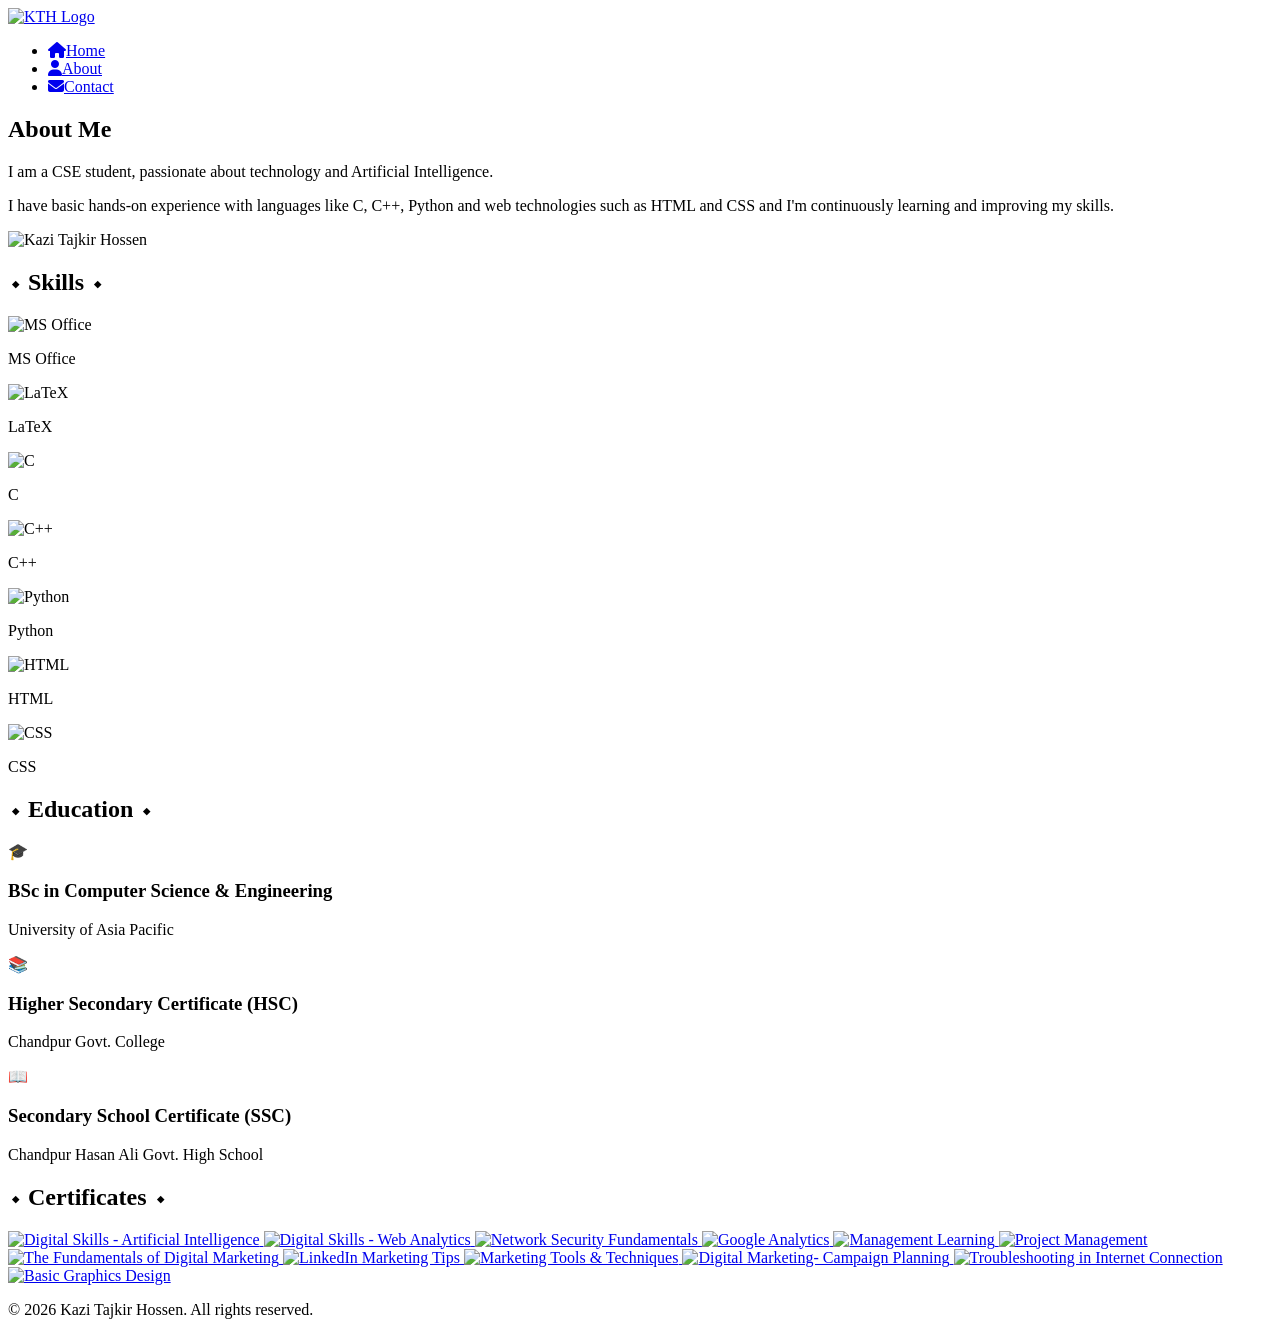
==== about.html @ 63b60d4b "Update profile image source in about.html" ====
<!DOCTYPE html>
<html lang="en">
<head>
    <meta charset="UTF-8">
    <meta name="viewport" content="width=device-width, initial-scale=1.0">
    <title>About | Kazi Tajkir Hossen</title>
    <link rel="preconnect" href="https://fonts.googleapis.com">
    <link rel="preconnect" href="https://fonts.gstatic.com" crossorigin>
    <link href="https://fonts.googleapis.com/css2?family=Poppins:wght@300;400;500;600;700;800&display=swap" rel="stylesheet">
    <link rel="stylesheet" href="https://cdnjs.cloudflare.com/ajax/libs/font-awesome/6.5.1/css/all.min.css">
    <link rel="stylesheet" href="styles.css">
    <link rel="icon" type="image/png" href="Favicon/favicon-96x96.png" sizes="96x96" />
    <link rel="icon" type="image/svg+xml" href="Favicon/favicon.svg" />
    <link rel="shortcut icon" href="Favicon/favicon.ico" />
    <link rel="apple-touch-icon" sizes="180x180" href="Favicon/apple-touch-icon.png" />
    <meta name="apple-mobile-web-app-title" content="KTH Portfolio" />
    <link rel="manifest" href="Favicon/site.webmanifest" />
</head>
<body>
    <!-- Navigation -->
    <nav class="glass-nav">
        <div class="nav-container">
            <div class="logo">
                <a href="index.html" aria-label="Go to Home">
                    <img src="KTH/KTH Logo.jpg" alt="KTH Logo">
                </a>
            </div>
            <ul class="nav-links">
                <li><a href="index.html"><i class="fa-solid fa-house" aria-hidden="true"></i><span>Home</span></a></li>
                <li><a href="about.html" class="active"><i class="fa-solid fa-user" aria-hidden="true"></i><span>About</span></a></li>
                <li><a href="contact.html"><i class="fa-solid fa-envelope" aria-hidden="true"></i><span>Contact</span></a></li>
            </ul>
        </div>
    </nav>

    <!-- About Me Section -->
    <section class="about-section">
        <div class="abstract-background bg-about"></div>

        <div class="container">
            <!-- Introduction -->
            <div class="about-intro">
                <div class="glass-card intro-text">
                    <h2>About Me</h2>
                    <p>I am a CSE student, passionate about technology and Artificial Intelligence.</p>
                    <p>I have basic hands-on experience with languages like C, C++, Python and web technologies such as HTML and CSS and I'm continuously learning and improving my skills.</p>
                </div>
                <div class="glass-card profile-image">
                    <img src="KTH/KTH_DP 2.png" alt="Kazi Tajkir Hossen">
                </div>
            </div>

            <!-- Skills Section -->
            <div class="skills-section">
                <h2 class="section-title"><span class="diamond">&#x2B29;</span> Skills <span class="diamond">&#x2B29;</span></h2>
                <div class="skills-grid">
                    <div class="glass-card skill-card">
                        <img src="https://img.icons8.com/color/512/microsoft-office-2019.png" alt="MS Office">
                        <p>MS Office</p>
                    </div>
                    <div class="glass-card skill-card">
                        <img src="https://img.icons8.com/color/512/latex.png" alt="LaTeX">
                        <p>LaTeX</p>
                    </div>
                    <div class="glass-card skill-card">
                        <img src="https://img.icons8.com/color/512/c-programming.png" alt="C">
                        <p>C</p>
                    </div>
                    <div class="glass-card skill-card">
                        <img src="https://img.icons8.com/color/512/c-plus-plus-logo.png" alt="C++">
                        <p>C++</p>
                    </div>
                    <div class="glass-card skill-card">
                        <img src="https://img.icons8.com/color/512/python--v1.png" alt="Python">
                        <p>Python</p>
                    </div>
                    <div class="glass-card skill-card">
                        <img src="https://img.icons8.com/color/512/html-5--v1.png" alt="HTML">
                        <p>HTML</p>
                    </div>
                    <div class="glass-card skill-card">
                        <img src="https://img.icons8.com/color/512/css3.png" alt="CSS">
                        <p>CSS</p>
                    </div>
                </div>
            </div>

            <!-- Education Section -->
            <div class="education-section">
                <h2 class="section-title"><span class="diamond">&#x2B29;</span> Education <span class="diamond">&#x2B29;</span></h2>
                <div class="education-grid">
                    <div class="glass-card education-card">
                        <div class="edu-icon">&#127891;</div>
                        <h3>BSc in Computer Science & Engineering</h3>
                        <p>University of Asia Pacific</p>
                    </div>
                    <div class="glass-card education-card">
                        <div class="edu-icon">&#128218;</div>
                        <h3>Higher Secondary Certificate (HSC)</h3>
                        <p>Chandpur Govt. College</p>
                    </div>
                    <div class="glass-card education-card">
                        <div class="edu-icon">&#128214;</div>
                        <h3>Secondary School Certificate (SSC)</h3>
                        <p>Chandpur Hasan Ali Govt. High School</p>
                    </div>
                </div>
            </div>

            <!-- Certificates Section -->
            <div class="certificates-section">
                <h2 class="section-title"><span class="diamond">&#x2B29;</span> Certificates <span class="diamond">&#x2B29;</span></h2>
                <div class="certificates-grid">
                    <a href="Certificates/Digital Skills _ Artificial Intelligence.png" target="_blank" class="glass-card certificate-card portrait">
                        <img src="Certificates/Digital Skills _ Artificial Intelligence.png" alt="Digital Skills - Artificial Intelligence">
                    </a>
                    <a href="Certificates/Digital Skills-Web Analytics.jpg" target="_blank" class="glass-card certificate-card portrait">
                        <img src="Certificates/Digital Skills-Web Analytics.jpg" alt="Digital Skills - Web Analytics">
                    </a>
                    <a href="Certificates/Network Security Fundamentals.png" target="_blank" class="glass-card certificate-card">
                        <img src="Certificates/Network Security Fundamentals.png" alt="Network Security Fundamentals">
                    </a>
                    <a href="Certificates/Google Analytics.jpg" target="_blank" class="glass-card certificate-card">
                        <img src="Certificates/Google Analytics.jpg" alt="Google Analytics">
                    </a>
                    <a href="Certificates/Management Learning.jpg" target="_blank" class="glass-card certificate-card">
                        <img src="Certificates/Management Learning.jpg" alt="Management Learning">
                    </a>
                    <a href="Certificates/Project Management.png" target="_blank" class="glass-card certificate-card">
                        <img src="Certificates/Project Management.png" alt="Project Management">
                    </a>
                    <a href="Certificates/The Fundamentals of Digital Marketing.png" target="_blank" class="glass-card certificate-card">
                        <img src="Certificates/The Fundamentals of Digital Marketing.png" alt="The Fundamentals of Digital Marketing">
                    </a>
                    <a href="Certificates/LinkedIn Marketing Tips.jpg" target="_blank" class="glass-card certificate-card">
                        <img src="Certificates/LinkedIn Marketing Tips.jpg" alt="LinkedIn Marketing Tips">
                    </a>
                    <a href="Certificates/Marketing Tools & Techniques.jpg" target="_blank" class="glass-card certificate-card">
                        <img src="Certificates/Marketing Tools & Techniques.jpg" alt="Marketing Tools & Techniques">
                    </a>
                    <a href="Certificates/Digital Marketing- Campaign Planning.jpg" target="_blank" class="glass-card certificate-card">
                        <img src="Certificates/Digital Marketing- Campaign Planning.jpg" alt="Digital Marketing- Campaign Planning">
                    </a>
                    <a href="Certificates/Troubleshooting in Internet Connection.jpg" target="_blank" class="glass-card certificate-card">
                        <img src="Certificates/Troubleshooting in Internet Connection.jpg" alt="Troubleshooting in Internet Connection">
                    </a>
                    <a href="Certificates/Basic Grapichs Design.png" target="_blank" class="glass-card certificate-card">
                        <img src="Certificates/Basic Grapichs Design.png" alt="Basic Graphics Design">
                    </a>
                </div>
            </div>
        </div>
    </section>

    <!-- Footer -->
    <footer class="footer">
        <p>&copy; 2026 Kazi Tajkir Hossen. All rights reserved.</p>
    </footer>
</body>
</html>
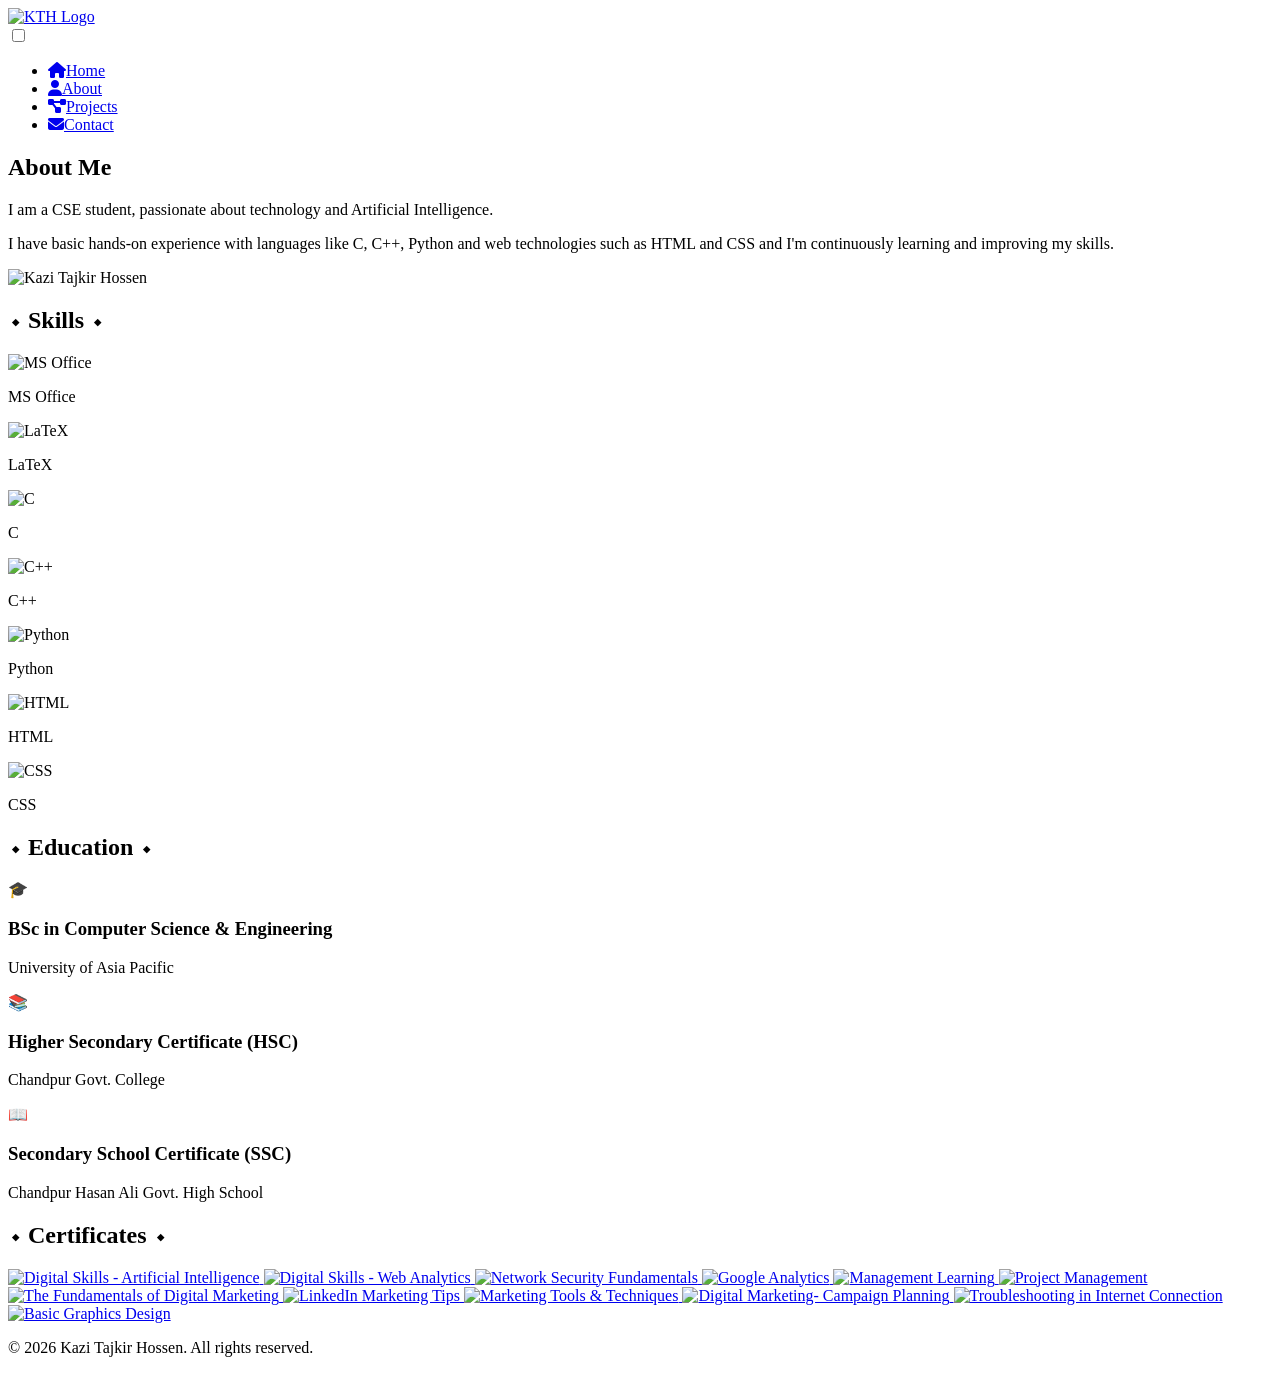
==== commit 44eb133f: "Update about.html" ====
--- a/about.html
+++ b/about.html
@@ -3,6 +3,8 @@
 <head>
     <meta charset="UTF-8">
     <meta name="viewport" content="width=device-width, initial-scale=1.0">
+    <meta name="color-scheme" content="light">
+    <meta name="supported-color-schemes" content="light">
     <title>About | Kazi Tajkir Hossen</title>
     <link rel="preconnect" href="https://fonts.googleapis.com">
     <link rel="preconnect" href="https://fonts.gstatic.com" crossorigin>
@@ -25,9 +27,16 @@
                     <img src="KTH/KTH Logo.jpg" alt="KTH Logo">
                 </a>
             </div>
+            <input type="checkbox" id="nav-toggle" class="nav-toggle" aria-label="Toggle navigation menu">
+            <label for="nav-toggle" class="nav-toggle-label" aria-label="Toggle navigation menu">
+                <span></span>
+                <span></span>
+                <span></span>
+            </label>
             <ul class="nav-links">
                 <li><a href="index.html"><i class="fa-solid fa-house" aria-hidden="true"></i><span>Home</span></a></li>
                 <li><a href="about.html" class="active"><i class="fa-solid fa-user" aria-hidden="true"></i><span>About</span></a></li>
+                <li><a href="projects.html"><i class="fa-solid fa-diagram-project" aria-hidden="true"></i><span>Projects</span></a></li>
                 <li><a href="contact.html"><i class="fa-solid fa-envelope" aria-hidden="true"></i><span>Contact</span></a></li>
             </ul>
         </div>
@@ -158,3 +167,4 @@
     </footer>
 </body>
 </html>
+
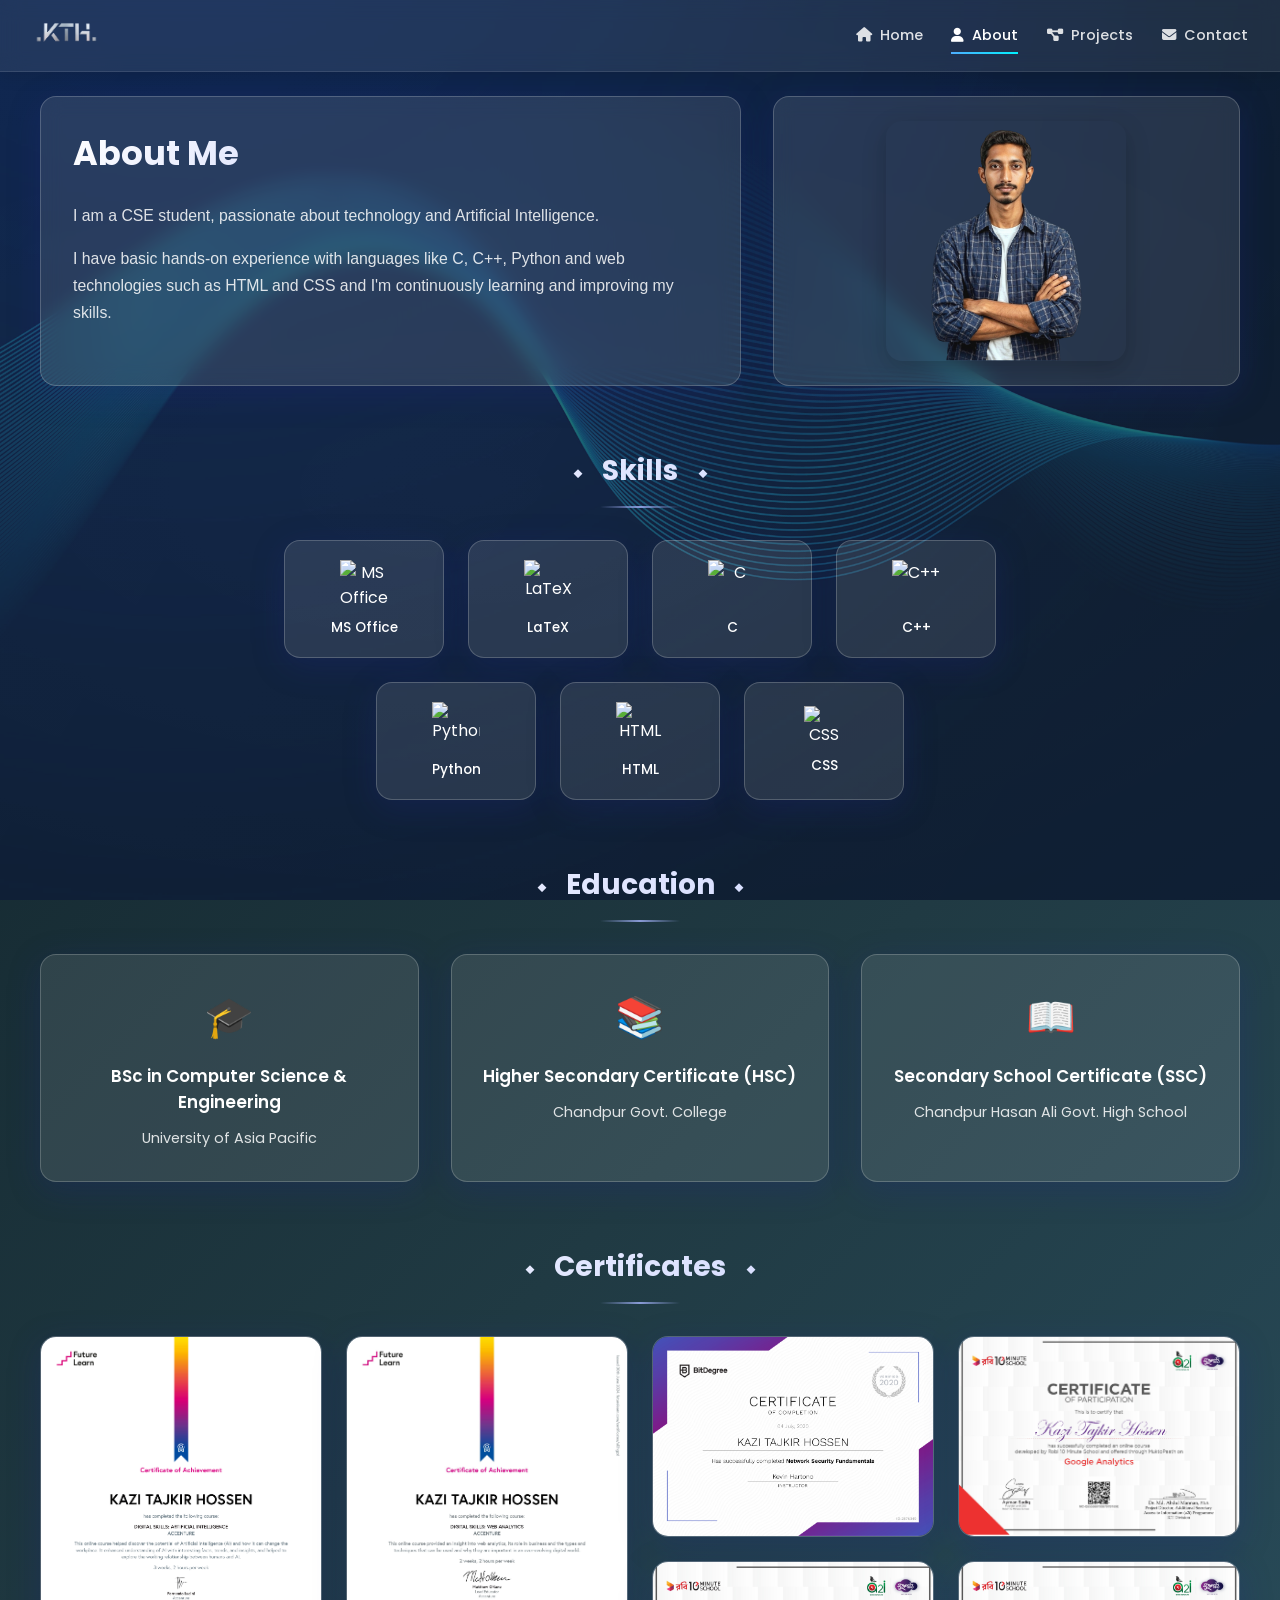
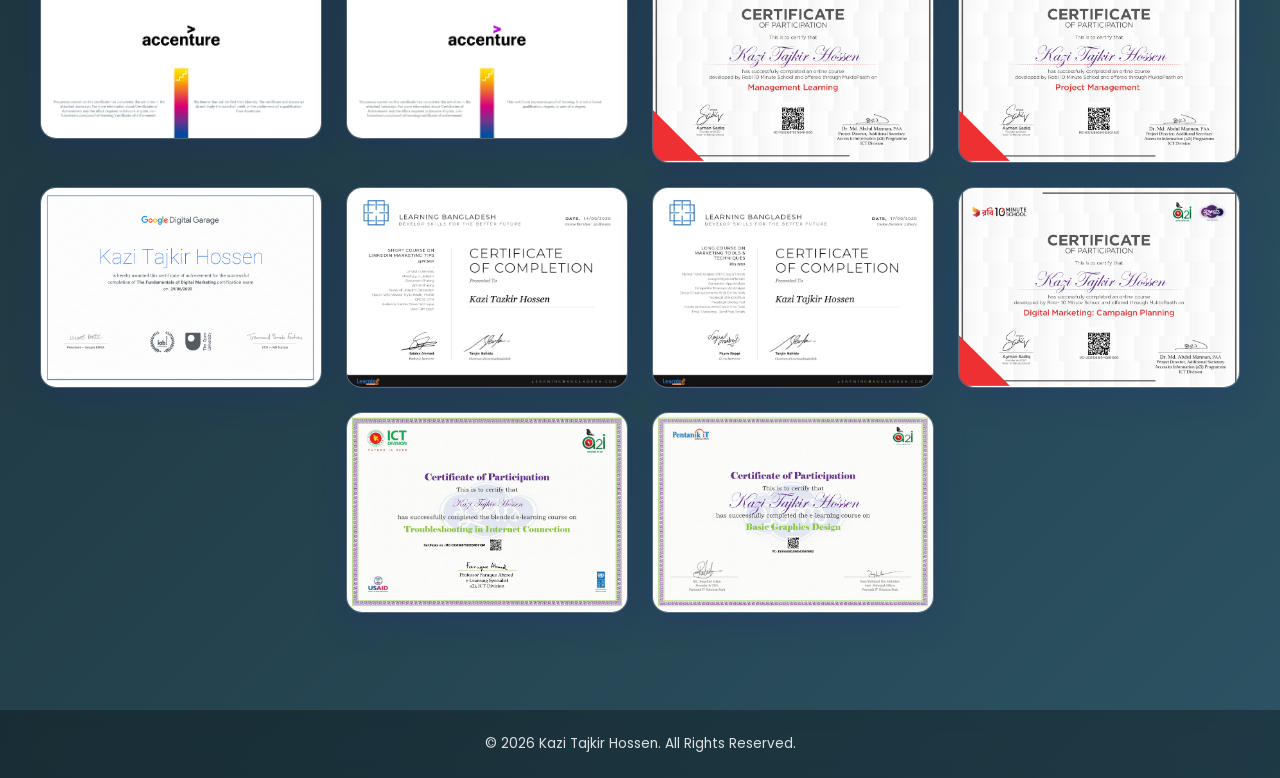
==== commit 4af3c601: "first commit" ====
--- a/about.html
+++ b/about.html
@@ -1,4 +1,4 @@
-<!DOCTYPE html>
+﻿<!DOCTYPE html>
 <html lang="en">
 <head>
     <meta charset="UTF-8">
@@ -88,7 +88,7 @@
                         <p>HTML</p>
                     </div>
                     <div class="glass-card skill-card">
-                        <img src="https://img.icons8.com/color/512/css3.png" alt="CSS">
+                        <img src="https://upload.wikimedia.org/wikipedia/commons/thumb/a/ab/Official_CSS_Logo.svg/960px-Official_CSS_Logo.svg.png" alt="CSS" class="css-skill-icon">
                         <p>CSS</p>
                     </div>
                 </div>
@@ -163,8 +163,7 @@
 
     <!-- Footer -->
     <footer class="footer">
-        <p>&copy; 2026 Kazi Tajkir Hossen. All rights reserved.</p>
+        <p>&copy; 2026 Kazi Tajkir Hossen. All Rights Reserved.</p>
     </footer>
 </body>
 </html>
-
--- a/styles.css
+++ b/styles.css
@@ -0,0 +1,1264 @@
+﻿/* ===========================
+   CSS Variables & Reset
+   =========================== */
+:root {
+    --primary-gradient: linear-gradient(135deg, #667eea 0%, #764ba2 100%);
+    --secondary-gradient: linear-gradient(135deg, #f093fb 0%, #f5576c 100%);
+    --accent-gradient: linear-gradient(135deg, #4facfe 0%, #00f2fe 100%);
+    --glass-bg: rgba(255, 255, 255, 0.1);
+    --glass-border: rgba(255, 255, 255, 0.2);
+    --text-primary: #ffffff;
+    --text-secondary: rgba(255, 255, 255, 0.85);
+    --shadow-sm: 0 8px 32px 0 rgba(31, 38, 135, 0.15);
+    --shadow-md: 0 8px 32px 0 rgba(31, 38, 135, 0.25);
+    --shadow-lg: 0 15px 45px 0 rgba(31, 38, 135, 0.35);
+    color-scheme: light;
+}
+
+html {
+    color-scheme: light !important;
+    forced-color-adjust: none;
+}
+
+* {
+    margin: 0;
+    padding: 0;
+    box-sizing: border-box;
+}
+
+body {
+    font-family: 'Poppins', sans-serif;
+    background: linear-gradient(135deg, #0f2027 0%, #203a43 50%, #2c5364 100%);
+    color: var(--text-primary);
+    min-height: 100vh;
+    overflow-x: hidden;
+}
+
+/* ===========================
+   Abstract Background with Custom Image
+   =========================== */
+.abstract-background {
+    position: fixed;
+    top: 0;
+    left: 0;
+    width: 100%;
+    height: 100%;
+    z-index: 0;
+    overflow: hidden;
+    pointer-events: none;
+    
+    background-size: cover;
+    background-position: center;
+    background-repeat: no-repeat;
+    background-attachment: fixed;
+}
+
+/* Home Page Background */
+.bg-home {
+    background-image: url('Backgrounds/Bg_Home.jpg');
+}
+
+/* Projects Page Background */
+.bg-projects {
+    background-image: url('Backgrounds/Bg_Projects.jpg');
+}
+
+/* About Page Background */
+.bg-about {
+    background-image: url('Backgrounds/Bg_About.jpg');
+}
+
+/* Contact Page Background */
+.bg-contact {
+    background-image: url('Backgrounds/Bg_Contact.png');
+}
+
+/* Dark overlay for better text readability */
+.abstract-background::before {
+    content: '';
+    position: absolute;
+    top: 0;
+    left: 0;
+    width: 100%;
+    height: 100%;
+    background: rgba(15, 32, 39, 0.66); /* Dark overlay */
+    z-index: 1;
+}
+
+/* Subtle water-flow overlay (no JS) */
+.abstract-background::after {
+    content: '';
+    position: absolute;
+    inset: 0;
+    z-index: 2;
+    pointer-events: none;
+    background:
+        radial-gradient(120% 80% at 20% 30%, rgba(255, 255, 255, 0.08), transparent 60%),
+        radial-gradient(120% 90% at 80% 70%, rgba(120, 200, 255, 0.08), transparent 60%),
+        linear-gradient(120deg, rgba(255, 255, 255, 0.04), rgba(255, 255, 255, 0.02), rgba(120, 200, 255, 0.04));
+    background-size: 180% 180%;
+    background-position: 0% 0%;
+    mix-blend-mode: screen;
+    opacity: 0.35;
+    animation: waterFlow 18s ease-in-out infinite;
+}
+
+/* ===========================
+   Navigation
+   =========================== */
+.glass-nav {
+    position: fixed;
+    top: 0;
+    left: 0;
+    width: 100%;
+    height: 72px;
+    background: rgba(255, 255, 255, 0.08);
+    backdrop-filter: blur(10px);
+    -webkit-backdrop-filter: blur(10px);
+    border-bottom: 1px solid rgba(255, 255, 255, 0.1);
+    z-index: 1000;
+    box-shadow: 0 4px 16px rgba(0, 0, 0, 0.1);
+    display: flex;
+    align-items: center;
+}
+
+.nav-container {
+    max-width: none;
+    width: 100%;
+    margin: 0 auto;
+    padding: 0 2rem;
+    display: flex;
+    justify-content: space-between;
+    align-items: center;
+    height: 100%;
+    position: relative;
+}
+
+.logo {
+    display: flex;
+    align-items: center;
+    flex: 0 0 auto;
+}
+
+.logo img {
+    height: 60px;
+    width: auto;
+    display: block;
+    object-fit: contain;
+}
+
+.nav-links {
+    display: flex;
+    list-style: none;
+    gap: 1.8rem;
+    margin-left: auto;
+}
+
+.nav-toggle {
+    position: absolute;
+    opacity: 0;
+    pointer-events: none;
+}
+
+.nav-toggle-label {
+    display: none;
+    margin-left: auto;
+    width: 26px;
+    height: 20px;
+    align-items: center;
+    justify-content: center;
+    flex-direction: column;
+    gap: 4px;
+    cursor: pointer;
+    z-index: 1101;
+}
+
+.nav-toggle-label span {
+    display: block;
+    width: 100%;
+    height: 2px;
+    border-radius: 999px;
+    background: rgba(255, 255, 255, 0.95);
+    transition: transform 0.3s ease, opacity 0.3s ease;
+}
+
+.nav-links a {
+    color: var(--text-secondary);
+    text-decoration: none;
+    font-size: 0.90rem;
+    font-weight: 500;
+    transition: all 0.3s ease;
+    position: relative;
+    padding: 0.5rem 0;
+    display: inline-flex;
+    align-items: center;
+    gap: 0.5rem;
+}
+
+.nav-links a::after {
+    content: '';
+    position: absolute;
+    bottom: 0;
+    left: 0;
+    width: 0;
+    height: 2px;
+    background: var(--accent-gradient);
+    transition: width 0.3s ease;
+}
+
+.nav-links a:hover,
+.nav-links a.active {
+    color: var(--text-primary);
+}
+
+.nav-links a:hover::after,
+.nav-links a.active::after {
+    width: 100%;
+}
+
+/* ===========================
+   Glass Card Effect
+   =========================== */
+.glass-card {
+    background: rgba(255, 255, 255, 0.1);
+    backdrop-filter: blur(10px);
+    -webkit-backdrop-filter: blur(10px);
+    border: 1px solid rgba(255, 255, 255, 0.2);
+    border-radius: 16px;
+    box-shadow: var(--shadow-md);
+    transition: all 0.4s cubic-bezier(0.175, 0.885, 0.32, 1.275);
+}
+
+.glass-card:hover {
+    transform: translateY(-5px);
+    box-shadow: var(--shadow-lg);
+    border-color: rgba(255, 255, 255, 0.3);
+}
+
+/* ===========================
+   Home Section
+   =========================== */
+.home-section {
+    min-height: 100vh;
+    display: flex;
+    align-items: center;
+    justify-content: center;
+    padding: 5rem 2rem 2rem;
+    position: relative;
+}
+
+.home-content {
+    max-width: 1200px;
+    width: 100%;
+    position: relative;
+    z-index: 1;
+    display: flex;
+    justify-content: center;
+    align-items: center;
+}
+
+.intro-card {
+    max-width: 700px;
+    padding: 2.5rem 2.5rem;
+    animation: fadeInUp 1s ease-out;
+    text-align: center;
+}
+
+.greeting {
+    font-size: 1.5rem;
+    font-weight: 400;
+    margin-bottom: 0.3rem;
+    color: var(--text-secondary);
+    animation: fadeIn 1s ease-out 0.3s both;
+}
+
+.name {
+    font-size: 2.65rem;
+    font-weight: 700;
+    margin-bottom: 1rem;
+    background: linear-gradient(135deg, #ffffff 0%, #d4daff 100%);
+    -webkit-background-clip: text;
+    -webkit-text-fill-color: transparent;
+    background-clip: text;
+    line-height: 1.2;
+
+    animation: fadeIn 1s ease-out 0.6s both;
+}
+
+.roles {
+    font-size: 1.1rem;
+    color: var(--text-secondary);
+    margin-bottom: 2rem;
+    font-weight: 400;
+    letter-spacing: 0.5px;
+    word-spacing: 0.25rem;
+    animation: fadeIn 1s ease-out 0.9s both;
+}
+
+.cta-button {
+    display: inline-block;
+    padding: 0.8rem 2rem;
+    background: var(--primary-gradient);
+    color: white;
+    text-decoration: none;
+    border-radius: 50px;
+    font-weight: 600;
+    font-size: 0.95rem;
+    word-spacing: 0.09rem;
+    box-shadow: 0 10px 25px rgba(102, 126, 234, 0.4);
+    transition: all 0.3s ease;
+    animation: fadeIn 1s ease-out 1.2s both;
+}
+
+.cta-button:hover {
+    transform: translateY(-3px);
+    box-shadow: 0 15px 35px rgba(102, 126, 234, 0.6);
+}
+
+/* ===========================
+   About Section
+   =========================== */
+.about-section {
+    min-height: 100vh;
+    padding: 6rem 2rem 3rem;
+    position: relative;
+}
+
+.container {
+    max-width: 1200px;
+    margin: 0 auto;
+    position: relative;
+    z-index: 1;
+}
+
+.about-intro {
+    display: grid;
+    grid-template-columns: 1.5fr 1fr;
+    gap: 2rem;
+    margin-bottom: 4rem;
+    animation: fadeInUp 0.8s ease-out;
+}
+
+.intro-text {
+    padding: 2rem;
+}
+
+.intro-text h2 {
+    font-size: 2.1rem;
+    margin-bottom: 1.5rem;
+    background: linear-gradient(135deg, #ffffff 0%, #a5b4fc 100%);
+    -webkit-background-clip: text;
+    -webkit-text-fill-color: transparent;
+    background-clip: text;
+    font-weight: 700;
+}
+
+.intro-text p {
+    font-size: 0.99rem;
+    line-height: 1.7;
+    color: var(--text-secondary);
+    margin-bottom: 1rem;
+    font-weight: 300;
+}
+
+.profile-image {
+    padding: 1.5rem;
+    display: flex;
+    align-items: center;
+    justify-content: center;
+}
+
+.profile-image img {
+    width: 100%;
+    max-width: 240px;
+    aspect-ratio: 1;
+    object-fit: cover;
+    border-radius: 16px;
+    box-shadow: 0 8px 24px rgba(0, 0, 0, 0.2);
+}
+
+.image-placeholder {
+    width: 100%;
+    max-width: 220px;
+    aspect-ratio: 1;
+    background: linear-gradient(135deg, rgba(102, 126, 234, 0.3), rgba(118, 75, 162, 0.3));
+    border-radius: 16px;
+    display: flex;
+    align-items: center;
+    justify-content: center;
+    overflow: hidden;
+}
+
+.image-placeholder svg {
+    width: 100%;
+    height: 100%;
+}
+
+/* ===========================
+   Section Titles
+   =========================== */
+.section-title {
+    font-size: 1.75rem;
+    margin-bottom: 2rem;
+    text-align: center;
+    background: linear-gradient(135deg, #ffffff 0%, #bec9ff 100%);
+    -webkit-background-clip: text;
+    -webkit-text-fill-color: transparent;
+    background-clip: text;
+    font-weight: 700;
+    position: relative;
+    padding-bottom: 1rem;
+}
+
+.section-title::after {
+    content: '';
+    position: absolute;
+    bottom: 0;
+    left: 50%;
+    transform: translateX(-50%);
+    width: 80px;
+    height: 2px;
+    background: linear-gradient(90deg, transparent, rgba(165, 180, 252, 0.8), transparent);
+}
+
+/* Increase spacing around the small diamond characters in section titles */
+.section-title .diamond {
+    display: inline-block;
+    margin: 0 0.6rem; /* adjust this value to increase/decrease spacing */
+}
+
+/* ===========================
+   Skills Section (2 Rows)
+   =========================== */
+.skills-section {
+    margin-bottom: 4rem;
+    animation: fadeInUp 0.8s ease-out 0.2s both;
+}
+
+.skills-grid {
+    display: flex;
+    flex-wrap: wrap;
+    justify-content: center;
+    gap: 1.5rem;
+    max-width: 800px;
+    margin: 0 auto;
+}
+
+.skill-card {
+    width: calc(25% - 1.5rem);
+    min-width: 140px;
+    max-width: 160px;
+    padding: 1.2rem 0.8rem;
+    display: flex;
+    flex-direction: column;
+    align-items: center;
+    justify-content: center;
+    gap: 0.6rem;
+    cursor: pointer;
+    text-align: center;
+}
+
+.skill-card img {
+    width: 48px;
+    height: 48px;
+    object-fit: contain;
+    transition: transform 0.3s ease;
+}
+
+.skill-card img.css-skill-icon {
+    width: 40px;
+    height: 40px;
+}
+
+.skill-card:hover img {
+    transform: scale(1.15) rotate(5deg);
+}
+
+.skill-card p {
+    font-size: 0.85rem;
+    font-weight: 500;
+    text-align: center;
+}
+
+/* ===========================
+   Education Section
+   =========================== */
+.education-section {
+    margin-bottom: 4rem;
+    animation: fadeInUp 0.8s ease-out 0.4s both;
+}
+
+.education-grid {
+    display: grid;
+    grid-template-columns: repeat(auto-fit, minmax(280px, 1fr));
+    gap: 2rem;
+}
+
+.education-card {
+    padding: 2rem 1.5rem;
+    text-align: center;
+    cursor: pointer;
+}
+
+.edu-icon {
+    font-size: 2.5rem;
+    margin-bottom: 1rem;
+}
+
+.education-card h3 {
+    font-size: 1.05rem;
+    margin-bottom: 0.8rem;
+    color: var(--text-primary);
+    font-weight: 600;
+}
+
+.education-card p {
+    font-size: 0.9rem;
+    color: var(--text-secondary);
+    font-weight: 400;
+}
+
+/* ===========================
+   Certificates Section
+   =========================== */
+.certificates-section {
+    margin-bottom: 3rem;
+    animation: fadeInUp 0.8s ease-out 0.6s both;
+}
+
+.certificates-grid {
+    display: grid;
+    grid-template-columns: repeat(4, 1fr);
+    gap: 1.5rem;
+    max-width: 1200px;
+    margin: 0 auto;
+}
+
+.certificate-card {
+    padding: 0;
+    overflow: hidden;
+    cursor: pointer;
+    text-decoration: none;
+    display: block;
+    background: linear-gradient(135deg, rgba(102, 126, 234, 0.1), rgba(118, 75, 162, 0.1));
+}
+
+/* Landscape certificates - default */
+.certificate-card {
+    aspect-ratio: 1.4;
+}
+
+.certificate-card img {
+    width: 100%;
+    height: 100%;
+    object-fit: cover;
+    transition: transform 0.3s ease;
+}
+
+.certificate-card:hover img {
+    transform: scale(1.05);
+}
+
+/* Portrait certificates - taller, takes 2 rows */
+.certificate-card.portrait {
+    grid-row: span 2;
+    aspect-ratio: 0.7;
+}
+
+.certificate-card.portrait img {
+    object-fit: cover;
+}
+
+/* Center last 2 certificates side by side */
+.certificate-card:nth-last-child(2) {
+    grid-column: 2 / span 1;
+}
+
+.certificate-card:nth-last-child(1) {
+    grid-column: 3 / span 1;
+}
+
+.cert-placeholder {
+    width: 100%;
+    height: 100%;
+    background: linear-gradient(135deg, rgba(102, 126, 234, 0.2), rgba(118, 75, 162, 0.2));
+    display: flex;
+    align-items: center;
+    justify-content: center;
+    font-size: 0.85rem;
+    color: var(--text-secondary);
+    transition: all 0.3s ease;
+    font-weight: 500;
+}
+
+.certificate-card:hover .cert-placeholder {
+    background: linear-gradient(135deg, rgba(102, 126, 234, 0.4), rgba(118, 75, 162, 0.4));
+    transform: scale(1.05);
+}
+
+/* ===========================
+   Contact Section (2 Rows)
+   =========================== */
+.contact-section {
+    min-height: 100vh;
+    padding: 6rem 2rem 3rem;
+    position: relative;
+    display: flex;
+    align-items: center;
+}
+
+.contact-subtitle {
+    text-align: center;
+    font-size: 1rem;
+    color: var(--text-secondary);
+    margin-bottom: 2.4rem;
+    font-weight: 400;
+}
+
+.contact-grid {
+    max-width: 900px;
+    margin: 0 auto;
+}
+
+.contact-row {
+    display: flex;
+    justify-content: center;
+    gap: 2rem;
+    margin-bottom: 2rem;
+    animation: fadeInUp 0.8s ease-out both;
+}
+
+.contact-row:nth-child(1) {
+    animation-delay: 0.2s;
+}
+
+.contact-row:nth-child(2) {
+    animation-delay: 0.4s;
+}
+
+.contact-card {
+    padding: 1.5rem 1.2rem;
+    display: flex;
+    flex-direction: column;
+    align-items: center;
+    justify-content: center;
+    gap: 0.7rem;
+    min-width: 120px;
+    text-decoration: none;
+    cursor: pointer;
+}
+
+.contact-card img {
+    width: 51px;
+    height: 51px;
+    object-fit: contain;
+    transition: transform 0.3s ease;
+}
+
+/* Override size for email icon only */
+.contact-card img.email-icon {
+    width: 60px;
+    height: 60px;
+}
+
+.contact-card img.facebook-icon {
+    width: 42px;
+    height: 42px;
+}
+
+.contact-card img.instagram-icon {
+    width: 41px;
+    height: 41px;
+}
+
+.contact-card img.github-icon {
+    width: 50px;
+    height: 50px;
+}
+
+.contact-card img.x-icon {
+    width: 53px;
+    height: 53px;
+}
+
+.contact-card img.whatsapp-icon {
+    width: 45px;
+    height: 45px;
+}
+
+.contact-card:hover img {
+    transform: scale(1.2) rotate(5deg);
+}
+
+.contact-card p {
+    font-size: 0.8rem;
+    font-weight: 500;
+    color: var(--text-primary);
+}
+
+/* ===========================
+   Footer
+   =========================== */
+.footer {
+    background: rgba(0, 0, 0, 0.3);
+    backdrop-filter: blur(10px);
+    -webkit-backdrop-filter: blur(10px);
+    padding: 1.5rem;
+    text-align: center;
+    border-top: 1px solid rgba(255, 255, 255, 0.1);
+    position: relative;
+    z-index: 1;
+}
+
+.footer p {
+    color: var(--text-secondary);
+    font-size: 0.85rem;
+    font-weight: 400;
+}
+
+/* ===========================
+   Animations
+   =========================== */
+@keyframes fadeIn {
+    from {
+        opacity: 0;
+    }
+    to {
+        opacity: 1;
+    }
+}
+
+@keyframes fadeInUp {
+    from {
+        opacity: 0;
+        transform: translateY(30px);
+    }
+    to {
+        opacity: 1;
+        transform: translateY(0);
+    }
+}
+
+@keyframes waterFlow {
+    0% {
+        background-position: 0% 0%;
+    }
+    50% {
+        background-position: 100% 50%;
+    }
+    100% {
+        background-position: 0% 100%;
+    }
+}
+
+/* ===========================
+   Responsive Design
+   =========================== */
+@media (max-width: 1024px) {
+    .name {
+        font-size: 2.5rem;
+    }
+    
+    .certificates-grid {
+        grid-template-columns: repeat(6, 1fr);
+    }
+
+    .certificate-card {
+        grid-column: span 2;
+    }
+
+    /* Center last row (2 items) in 3-column layout */
+    .certificate-card:nth-last-child(2) {
+        grid-column: 2 / span 2;
+    }
+
+    .certificate-card:nth-last-child(1) {
+        grid-column: 4 / span 2;
+    }
+    
+    .about-intro {
+        grid-template-columns: 1fr;
+    }
+    
+    .skills-grid {
+        grid-template-columns: repeat(4, 1fr);
+    }
+}
+
+/* Keep About image beside text for landscape phones and mobile "desktop site" */
+@media (max-width: 1024px) and (min-width: 700px) and (orientation: landscape),
+       (max-width: 1024px) and (min-width: 900px) {
+    .about-intro {
+        grid-template-columns: 1.35fr 1fr;
+        align-items: center;
+    }
+
+    .profile-image img {
+        max-width: 275px;
+    }
+}
+
+@media (max-width: 768px) {
+    .glass-nav {
+        height: 72px;
+    }
+    
+    .nav-container {
+        padding: 0 1.5rem;
+    }
+
+    .nav-toggle-label {
+        display: flex;
+        margin-right: 0.28rem;
+        gap: 9px;
+        height: 28px;
+    }
+
+    .nav-toggle-label span {
+        height: 2.5px;
+    }
+
+    .nav-links {
+        position: absolute;
+        top: calc(100% + 0.6rem);
+        right: 1.2rem;
+        margin-left: 0;
+        min-width: 215px;
+        padding: 0.9rem 1rem;
+        gap: 0.4rem;
+        flex-direction: column;
+        align-items: flex-start;
+        background: rgba(16, 33, 45, 0.9);
+        backdrop-filter: blur(12px);
+        -webkit-backdrop-filter: blur(12px);
+        border: 1px solid rgba(255, 255, 255, 0.18);
+        border-radius: 12px;
+        box-shadow: 0 12px 30px rgba(0, 0, 0, 0.25);
+        opacity: 0;
+        visibility: hidden;
+        pointer-events: none;
+        transform: translateY(-10px);
+        transition: opacity 0.25s ease, transform 0.25s ease, visibility 0.25s ease;
+    }
+
+    .nav-links li {
+        width: 100%;
+    }
+
+    .nav-links a {
+        width: 100%;
+        padding: 0.45rem 0.2rem;
+        font-size: 0.92rem;
+    }
+
+    .nav-toggle:checked ~ .nav-links {
+        opacity: 1;
+        visibility: visible;
+        pointer-events: auto;
+        transform: translateY(0);
+    }
+
+    .nav-toggle:checked + .nav-toggle-label span:nth-child(1) {
+        transform: translateY(9px) rotate(45deg);
+    }
+
+    .nav-toggle:checked + .nav-toggle-label span:nth-child(2) {
+        opacity: 0;
+    }
+
+    .nav-toggle:checked + .nav-toggle-label span:nth-child(3) {
+        transform: translateY(-9px) rotate(-45deg);
+    }
+
+    .logo img {
+        height: 66px;
+    }
+    
+    .name {
+        font-size: 2.2rem;
+    }
+    
+    .greeting {
+        font-size: 1.3rem;
+    }
+    
+    .roles {
+        font-size: 1rem;
+    }
+    
+    .intro-card {
+        padding: 2rem 1.8rem;
+    }
+    
+    .section-title {
+        font-size: 1.4rem;
+    }
+    
+    .skills-grid {
+        gap: 1.2rem;
+    }
+    
+    .skill-card {
+        width: calc(50% - 1rem);
+        min-width: 110px;
+        padding: 0.9rem 0.65rem;
+    }
+    
+    .skill-card img {
+        width: 38px;
+        height: 38px;
+    }
+
+    .skill-card img.css-skill-icon {
+        width: 32px;
+        height: 32px;
+    }
+    
+    .skill-card p {
+        font-size: 0.78rem;
+    }
+    
+    .education-grid {
+        grid-template-columns: 1fr;
+    }
+
+    .education-card {
+        padding: 1.6rem 1.2rem;
+    }
+
+    .edu-icon {
+        font-size: 2.1rem;
+    }
+
+    .education-card h3 {
+        font-size: 0.98rem;
+    }
+
+    .education-card p {
+        font-size: 0.85rem;
+    }
+    
+    .certificates-grid {
+        grid-template-columns: repeat(2, 1fr);
+        gap: 1.2rem;
+    }
+
+    /* Ensure 2-per-row on mobile widths */
+    .certificate-card {
+        grid-column: span 1;
+    }
+
+    /* Reset desktop centering rules so items don't get pushed off-grid */
+    .certificate-card:nth-last-child(2),
+    .certificate-card:nth-last-child(1) {
+        grid-column: auto;
+    }
+    
+    .contact-row {
+        flex-wrap: wrap;
+        gap: 1.5rem;
+    }
+    
+    .contact-card {
+        min-width: 100px;
+        padding: 1.2rem 0.9rem;
+    }
+    
+    .contact-card img {
+        width: 40px;
+        height: 40px;
+    }
+
+    .contact-card img.email-icon {
+        width: 50px;
+        height: 50px;
+    }
+
+    .contact-card img.facebook-icon {
+        width: 34px;
+        height: 34px;
+    }
+
+    .contact-card img.instagram-icon {
+        width: 33px;
+        height: 33px;
+    }
+
+    .contact-card img.github-icon {
+        width: 42px;
+        height: 42px;
+    }
+
+    .contact-card img.x-icon {
+        width: 43px;
+        height: 43px;
+    }
+
+    .contact-card img.whatsapp-icon {
+        width: 36px;
+        height: 36px;
+    }
+}
+
+@media (max-width: 480px) {
+    .glass-nav {
+        height: 66px;
+    }
+    
+    .nav-container {
+        padding: 0 1rem;
+    }
+    
+    .nav-links {
+        right: 0.85rem;
+        min-width: 200px;
+        padding: 0.85rem 0.9rem;
+    }
+
+    .nav-toggle-label {
+        width: 23px;
+        height: 17px;
+        gap: 3px;
+        margin-right: 0.2rem;
+    }
+
+    .nav-toggle:checked + .nav-toggle-label span:nth-child(1) {
+        transform: translateY(4px) rotate(45deg);
+    }
+
+    .nav-toggle:checked + .nav-toggle-label span:nth-child(3) {
+        transform: translateY(-4px) rotate(-45deg);
+    }
+
+    .nav-links a {
+        font-size: 0.82rem;
+    }
+
+    .logo img {
+        height: 58px;
+    }
+    
+    .name {
+        font-size: 1.65rem;
+    }
+    
+    .intro-card {
+        padding: 1.8rem 1.3rem;
+    }
+    
+    .intro-text {
+        padding: 1.3rem;
+    }
+    
+    .intro-text h2 {
+        font-size: 1.55rem;
+    }
+    
+    .intro-text p {
+        font-size: 0.78rem;
+    }
+
+    .greeting {
+        font-size: 1.15rem;
+    }
+
+    .roles {
+        font-size: 0.9rem;
+    }
+
+    .cta-button {
+        padding: 0.62rem 1.38rem;
+        font-size: 0.83rem;
+    }
+
+    .profile-image {
+        padding: 1rem;
+    }
+
+    .profile-image img {
+        max-width: 190px;
+    }
+    
+    .skills-grid {
+        gap: 1rem;
+    }
+    
+    .skill-card {
+        width: calc(50% - 0.8rem);
+        min-width: 104px;
+        padding: 0.85rem 0.55rem;
+    }
+    
+    .skill-card img {
+        width: 34px;
+        height: 34px;
+    }
+
+    .skill-card img.css-skill-icon {
+        width: 28px;
+        height: 28px;
+    }
+    
+    .skill-card p {
+        font-size: 0.76rem;
+    }
+
+    /* Contact page tweaks (Mobile) */
+    .contact-section .section-title {
+        font-size: 1.35rem;
+        margin-bottom: 1.4rem;
+    }
+    
+    .contact-subtitle {
+        font-size: 0.88rem;
+        margin-bottom: 1.6rem;
+    }
+    
+    .contact-row {
+        gap: 1rem;
+        margin-bottom: 1.2rem;
+    }
+    
+    .contact-card {
+        min-width: 90px;
+        padding: 1rem 0.8rem;
+    }
+    
+    .contact-card img {
+        width: 34px;
+        height: 34px;
+    }
+    
+    .contact-card img.email-icon {
+        width: 43px;
+        height: 43px;
+    }
+    
+    .contact-card img.facebook-icon {
+        width: 30px;
+        height: 30px;
+    }
+
+    .contact-card img.instagram-icon {
+        width: 29px;
+        height: 29px;
+    }
+    
+    .contact-card img.github-icon {
+        width: 37px;
+        height: 37px;
+    }
+
+    .contact-card img.x-icon {
+        width: 39px;
+        height: 39px;
+    }
+    
+    .contact-card img.whatsapp-icon {
+        width: 33.5px;
+        height: 33.5px;
+    }
+    
+    .contact-card p {
+        font-size: 0.74rem;
+    }
+
+    .education-card {
+        padding: 1.3rem 0.9rem;
+    }
+    
+    .edu-icon {
+        font-size: 1.7rem;
+    }
+    
+    .education-card h3 {
+        font-size: 0.9rem;
+    }
+    
+    .education-card p {
+        font-size: 0.78rem;
+    }
+    
+    .certificates-grid {
+        grid-template-columns: repeat(2, 1fr);
+        gap: 1rem;
+    }
+
+    .certificate-card {
+        grid-column: span 1;
+    }
+    
+    .certificate-card.portrait {
+        grid-row: auto;
+        aspect-ratio: 0.7;
+    }
+    
+    /* Remove center positioning for last 2 items on mobile */
+    .certificate-card:nth-last-child(2),
+    .certificate-card:nth-last-child(1) {
+        grid-column: auto;
+    }
+}
+
+
+
+/* Projects: keep linked cards visually identical to normal cards */
+.project-card-link {
+    display: block;
+    text-decoration: none;
+    color: inherit;
+    opacity: 0;
+    transform: translateY(24px);
+    animation: fadeInUp 0.75s ease-out both;
+}
+
+.project-card-link:visited,
+.project-card-link:hover,
+.project-card-link:active {
+    color: inherit;
+}
+
+.project-card-link:focus-visible {
+    outline: 2px solid rgba(165, 180, 252, 0.85);
+    outline-offset: 3px;
+}
+
+.projects-section .section-title {
+    animation: fadeInUp 0.7s ease-out 0.12s both;
+}
+
+.projects-section .project-card-link:nth-child(1) {
+    animation-delay: 0.28s;
+}
+
+.projects-section .project-card-link:nth-child(2) {
+    animation-delay: 0.44s;
+}
+
+/* Projects layout: avoid oversized cards on large screens */
+.projects-grid {
+    grid-template-columns: repeat(2, minmax(260px, 360px));
+    justify-content: center;
+    max-width: 860px;
+    margin: 0 auto;
+}
+
+.projects-grid .education-card {
+    width: 100%;
+}
+
+@media (max-width: 768px) {
+    .projects-grid {
+        grid-template-columns: 1fr;
+        max-width: 100%;
+    }
+}
+
+@media (prefers-reduced-motion: reduce) {
+    .projects-section .section-title,
+    .projects-section .project-card-link {
+        animation: none;
+        opacity: 1;
+        transform: none;
+    }
+}
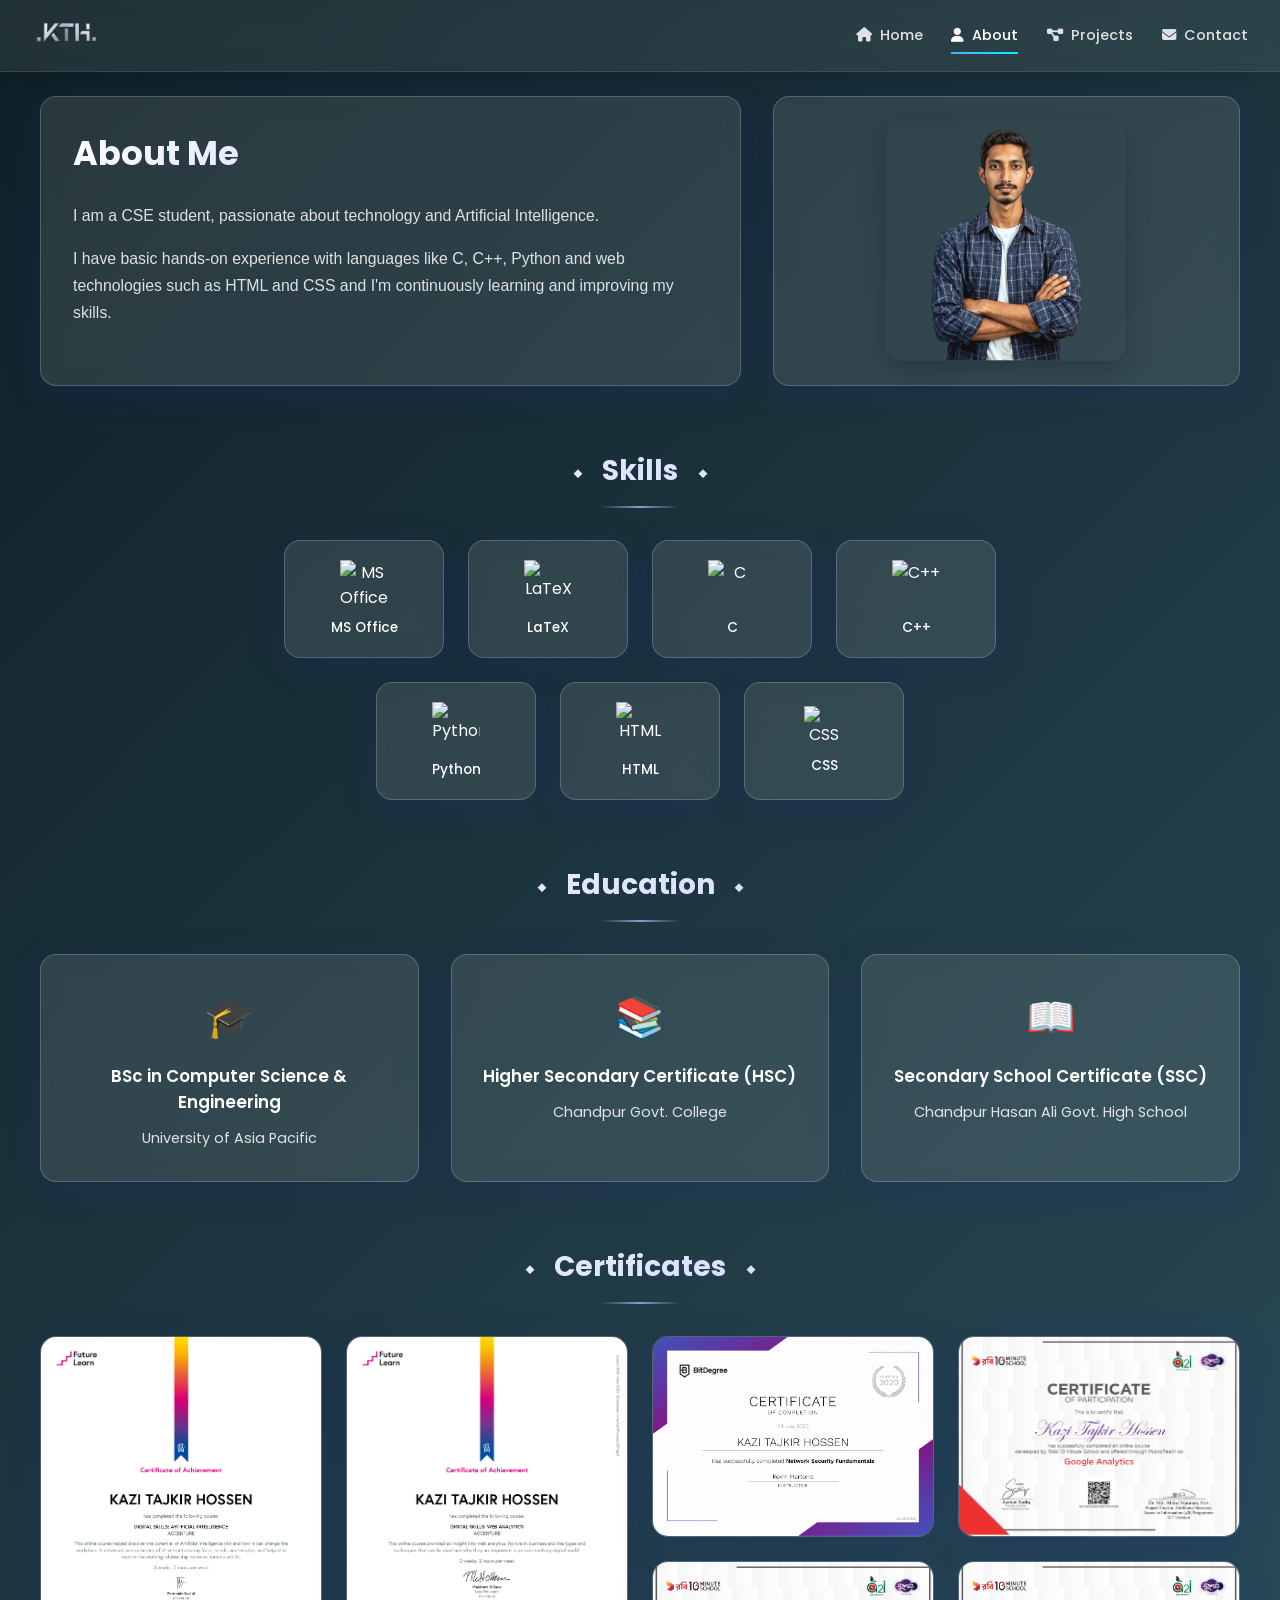
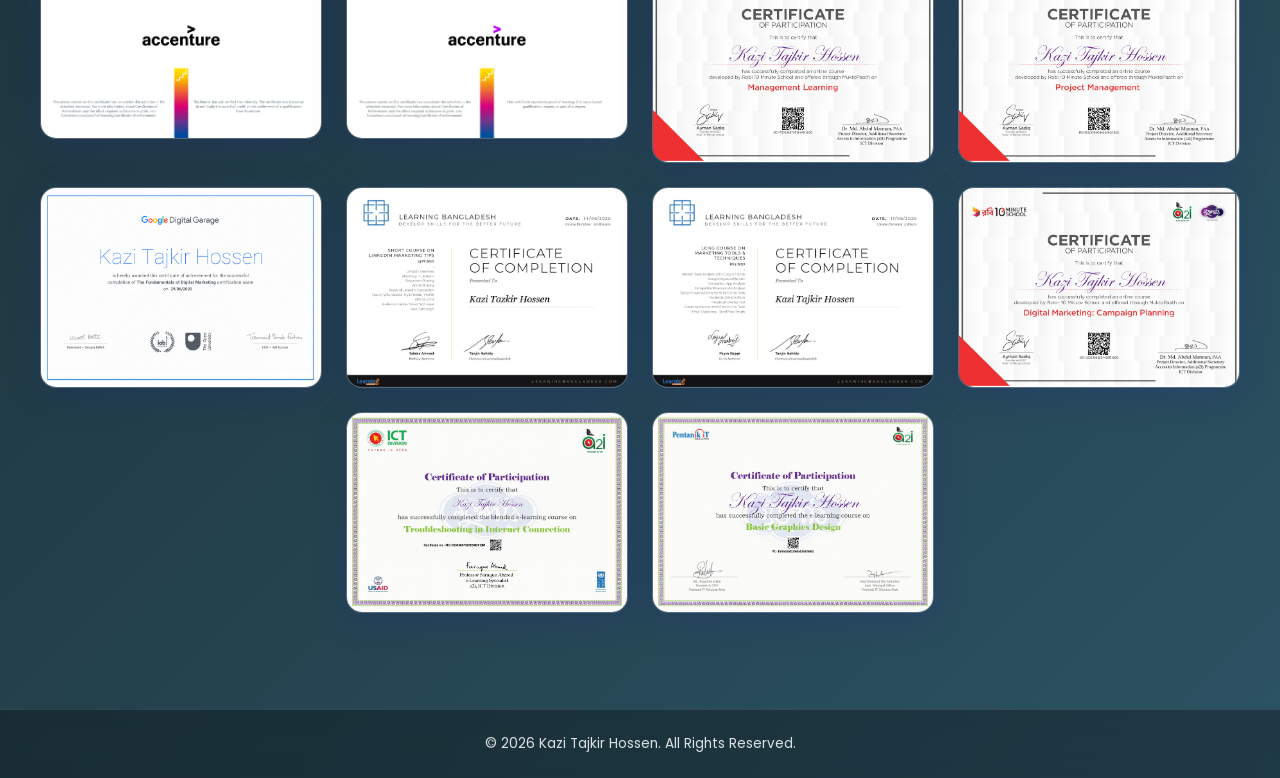
==== commit 2e681264: "Update about.html" ====
--- a/about.html
+++ b/about.html
@@ -1,4 +1,4 @@
-﻿<!DOCTYPE html>
+<!DOCTYPE html>
 <html lang="en">
 <head>
     <meta charset="UTF-8">
--- a/styles.css
+++ b/styles.css
@@ -1,7 +1,9 @@
-﻿/* ===========================
+/* ===========================
    CSS Variables & Reset
-   =========================== */
-:root {
+   =========================== 
+*/
+:root 
+{
     --primary-gradient: linear-gradient(135deg, #667eea 0%, #764ba2 100%);
     --secondary-gradient: linear-gradient(135deg, #f093fb 0%, #f5576c 100%);
     --accent-gradient: linear-gradient(135deg, #4facfe 0%, #00f2fe 100%);
@@ -15,9 +17,11 @@
     color-scheme: light;
 }
 
-html {
+html 
+{
     color-scheme: light !important;
     forced-color-adjust: none;
+    scroll-behavior: smooth;
 }
 
 * {
@@ -26,7 +30,8 @@
     box-sizing: border-box;
 }
 
-body {
+body 
+{
     font-family: 'Poppins', sans-serif;
     background: linear-gradient(135deg, #0f2027 0%, #203a43 50%, #2c5364 100%);
     color: var(--text-primary);
@@ -34,11 +39,47 @@
     overflow-x: hidden;
 }
 
-/* ===========================
-   Abstract Background with Custom Image
-   =========================== */
-.abstract-background {
+/* =============== 
+   Particle Canvas
+   =============== 
+*/
+#particleCanvas 
+{
     position: fixed;
+    top: 0;
+    left: 0;
+    width: 100%;
+    height: 100%;
+    z-index: 0;
+    pointer-events: none;
+}
+
+/* ===========================
+   Cursor Glow Trail
+   =========================== */
+.cursor-glow {
+    position: fixed;
+    width: 350px;
+    height: 350px;
+    border-radius: 50%;
+    background: radial-gradient(circle, rgba(102, 126, 234, 0.12) 0%, rgba(118, 75, 162, 0.06) 40%, transparent 70%);
+    pointer-events: none;
+    z-index: 1;
+    transform: translate(-50%, -50%);
+    transition: opacity 0.3s ease;
+    opacity: 0;
+    mix-blend-mode: screen;
+}
+
+.cursor-glow.active {
+    opacity: 1;
+}
+
+/* ===========================
+   Section Background (replaces abstract-background)
+   =========================== */
+.section-bg {
+    position: absolute;
     top: 0;
     left: 0;
     width: 100%;
@@ -46,11 +87,16 @@
     z-index: 0;
     overflow: hidden;
     pointer-events: none;
-    
+
     background-size: cover;
     background-position: center;
     background-repeat: no-repeat;
-    background-attachment: fixed;
+    opacity: 0;
+    transition: opacity 0.6s ease;
+}
+
+.section-bg.active-bg {
+    opacity: 1;
 }
 
 /* Home Page Background */
@@ -58,35 +104,35 @@
     background-image: url('Backgrounds/Bg_Home.jpg');
 }
 
+/* About Page Background */
+.bg-about {
+    background-image: url('Backgrounds/Bg_About.jpg');
+}
+
 /* Projects Page Background */
 .bg-projects {
     background-image: url('Backgrounds/Bg_Projects.jpg');
 }
 
-/* About Page Background */
-.bg-about {
-    background-image: url('Backgrounds/Bg_About.jpg');
-}
-
 /* Contact Page Background */
 .bg-contact {
     background-image: url('Backgrounds/Bg_Contact.png');
 }
 
 /* Dark overlay for better text readability */
-.abstract-background::before {
+.section-bg::before {
     content: '';
     position: absolute;
     top: 0;
     left: 0;
     width: 100%;
     height: 100%;
-    background: rgba(15, 32, 39, 0.66); /* Dark overlay */
+    background: rgba(15, 32, 39, 0.66);
     z-index: 1;
 }
 
-/* Subtle water-flow overlay (no JS) */
-.abstract-background::after {
+/* Subtle water-flow overlay */
+.section-bg::after {
     content: '';
     position: absolute;
     inset: 0;
@@ -104,6 +150,22 @@
 }
 
 /* ===========================
+   Scroll Progress Indicator
+   =========================== */
+.scroll-progress {
+    position: absolute;
+    bottom: 0;
+    left: 0;
+    height: 3px;
+    width: 0%;
+    background: var(--accent-gradient);
+    transition: width 0.1s linear;
+    z-index: 1001;
+    border-radius: 0 2px 2px 0;
+    box-shadow: 0 0 10px rgba(79, 172, 254, 0.5);
+}
+
+/* ===========================
    Navigation
    =========================== */
 .glass-nav {
@@ -120,6 +182,16 @@
     box-shadow: 0 4px 16px rgba(0, 0, 0, 0.1);
     display: flex;
     align-items: center;
+    transition: background 0.4s ease, box-shadow 0.4s ease, transform 0.4s ease;
+}
+
+.glass-nav.nav-scrolled {
+    background: rgba(15, 32, 39, 0.92);
+    box-shadow: 0 8px 32px rgba(0, 0, 0, 0.25);
+}
+
+.glass-nav.nav-hidden {
+    transform: translateY(-100%);
 }
 
 .nav-container {
@@ -145,6 +217,11 @@
     width: auto;
     display: block;
     object-fit: contain;
+    transition: transform 0.3s ease;
+}
+
+.logo:hover img {
+    transform: scale(1.05);
 }
 
 .nav-links {
@@ -236,6 +313,39 @@
 }
 
 /* ===========================
+   Scroll Reveal Animations
+   =========================== */
+.scroll-reveal {
+    opacity: 0;
+    transition: opacity 0.8s ease, transform 0.8s cubic-bezier(0.16, 1, 0.3, 1);
+}
+
+.scroll-reveal[data-reveal="up"] {
+    transform: translateY(60px);
+}
+
+.scroll-reveal[data-reveal="down"] {
+    transform: translateY(-60px);
+}
+
+.scroll-reveal[data-reveal="left"] {
+    transform: translateX(-80px);
+}
+
+.scroll-reveal[data-reveal="right"] {
+    transform: translateX(80px);
+}
+
+.scroll-reveal[data-reveal="scale"] {
+    transform: scale(0.85);
+}
+
+.scroll-reveal.revealed {
+    opacity: 1;
+    transform: translateY(0) translateX(0) scale(1);
+}
+
+/* ===========================
    Home Section
    =========================== */
 .home-section {
@@ -260,8 +370,8 @@
 .intro-card {
     max-width: 700px;
     padding: 2.5rem 2.5rem;
+    text-align: center;
     animation: fadeInUp 1s ease-out;
-    text-align: center;
 }
 
 .greeting {
@@ -281,7 +391,6 @@
     -webkit-text-fill-color: transparent;
     background-clip: text;
     line-height: 1.2;
-
     animation: fadeIn 1s ease-out 0.6s both;
 }
 
@@ -293,10 +402,29 @@
     letter-spacing: 0.5px;
     word-spacing: 0.25rem;
     animation: fadeIn 1s ease-out 0.9s both;
+    min-height: 1.8em;
+}
+
+/* Typing cursor */
+.typing-cursor {
+    display: inline-block;
+    width: 2px;
+    height: 1.1em;
+    background: rgba(255, 255, 255, 0.8);
+    margin-left: 2px;
+    animation: blink 0.8s infinite;
+    vertical-align: text-bottom;
+}
+
+@keyframes blink {
+    0%, 50% { opacity: 1; }
+    51%, 100% { opacity: 0; }
 }
 
 .cta-button {
-    display: inline-block;
+    display: inline-flex;
+    align-items: center;
+    gap: 0.5rem;
     padding: 0.8rem 2rem;
     background: var(--primary-gradient);
     color: white;
@@ -315,6 +443,71 @@
     box-shadow: 0 15px 35px rgba(102, 126, 234, 0.6);
 }
 
+.cta-arrow {
+    animation: bounceDown 1.5s ease-in-out infinite;
+    font-size: 0.85em;
+}
+
+@keyframes bounceDown {
+    0%, 100% { transform: translateY(0); }
+    50% { transform: translateY(4px); }
+}
+
+/* ===========================
+   Scroll Down Indicator
+   =========================== */
+.scroll-indicator {
+    position: absolute;
+    bottom: 2.5rem;
+    left: 50%;
+    transform: translateX(-50%);
+    z-index: 2;
+    display: flex;
+    flex-direction: column;
+    align-items: center;
+    gap: 0.5rem;
+    animation: fadeIn 1s ease-out 1.8s both;
+    cursor: pointer;
+    transition: opacity 0.4s ease;
+}
+
+.scroll-indicator.hidden {
+    opacity: 0;
+    pointer-events: none;
+}
+
+.scroll-mouse {
+    width: 24px;
+    height: 38px;
+    border-radius: 12px;
+    border: 2px solid rgba(255, 255, 255, 0.4);
+    display: flex;
+    justify-content: center;
+    padding-top: 6px;
+}
+
+.scroll-wheel {
+    width: 3px;
+    height: 8px;
+    border-radius: 3px;
+    background: rgba(255, 255, 255, 0.7);
+    animation: scrollWheel 2s ease-in-out infinite;
+}
+
+@keyframes scrollWheel {
+    0% { transform: translateY(0); opacity: 1; }
+    50% { transform: translateY(8px); opacity: 0.3; }
+    100% { transform: translateY(0); opacity: 1; }
+}
+
+.scroll-indicator span {
+    font-size: 0.7rem;
+    color: rgba(255, 255, 255, 0.5);
+    text-transform: uppercase;
+    letter-spacing: 2px;
+    font-weight: 500;
+}
+
 /* ===========================
    About Section
    =========================== */
@@ -336,7 +529,6 @@
     grid-template-columns: 1.5fr 1fr;
     gap: 2rem;
     margin-bottom: 4rem;
-    animation: fadeInUp 0.8s ease-out;
 }
 
 .intro-text {
@@ -375,23 +567,11 @@
     object-fit: cover;
     border-radius: 16px;
     box-shadow: 0 8px 24px rgba(0, 0, 0, 0.2);
-}
-
-.image-placeholder {
-    width: 100%;
-    max-width: 220px;
-    aspect-ratio: 1;
-    background: linear-gradient(135deg, rgba(102, 126, 234, 0.3), rgba(118, 75, 162, 0.3));
-    border-radius: 16px;
-    display: flex;
-    align-items: center;
-    justify-content: center;
-    overflow: hidden;
-}
-
-.image-placeholder svg {
-    width: 100%;
-    height: 100%;
+    transition: transform 0.5s cubic-bezier(0.16, 1, 0.3, 1);
+}
+
+.profile-image:hover img {
+    transform: scale(1.05) rotate(2deg);
 }
 
 /* ===========================
@@ -424,15 +604,14 @@
 /* Increase spacing around the small diamond characters in section titles */
 .section-title .diamond {
     display: inline-block;
-    margin: 0 0.6rem; /* adjust this value to increase/decrease spacing */
-}
-
-/* ===========================
-   Skills Section (2 Rows)
+    margin: 0 0.6rem;
+}
+
+/* ===========================
+   Skills Section
    =========================== */
 .skills-section {
     margin-bottom: 4rem;
-    animation: fadeInUp 0.8s ease-out 0.2s both;
 }
 
 .skills-grid {
@@ -485,7 +664,6 @@
    =========================== */
 .education-section {
     margin-bottom: 4rem;
-    animation: fadeInUp 0.8s ease-out 0.4s both;
 }
 
 .education-grid {
@@ -523,7 +701,6 @@
    =========================== */
 .certificates-section {
     margin-bottom: 3rem;
-    animation: fadeInUp 0.8s ease-out 0.6s both;
 }
 
 .certificates-grid {
@@ -578,26 +755,8 @@
     grid-column: 3 / span 1;
 }
 
-.cert-placeholder {
-    width: 100%;
-    height: 100%;
-    background: linear-gradient(135deg, rgba(102, 126, 234, 0.2), rgba(118, 75, 162, 0.2));
-    display: flex;
-    align-items: center;
-    justify-content: center;
-    font-size: 0.85rem;
-    color: var(--text-secondary);
-    transition: all 0.3s ease;
-    font-weight: 500;
-}
-
-.certificate-card:hover .cert-placeholder {
-    background: linear-gradient(135deg, rgba(102, 126, 234, 0.4), rgba(118, 75, 162, 0.4));
-    transform: scale(1.05);
-}
-
-/* ===========================
-   Contact Section (2 Rows)
+/* ===========================
+   Contact Section
    =========================== */
 .contact-section {
     min-height: 100vh;
@@ -625,15 +784,6 @@
     justify-content: center;
     gap: 2rem;
     margin-bottom: 2rem;
-    animation: fadeInUp 0.8s ease-out both;
-}
-
-.contact-row:nth-child(1) {
-    animation-delay: 0.2s;
-}
-
-.contact-row:nth-child(2) {
-    animation-delay: 0.4s;
 }
 
 .contact-card {
@@ -717,6 +867,43 @@
 }
 
 /* ===========================
+   Back to Top Button
+   =========================== */
+.back-to-top {
+    position: fixed;
+    bottom: 2rem;
+    right: 2rem;
+    width: 48px;
+    height: 48px;
+    border: none;
+    border-radius: 50%;
+    background: var(--primary-gradient);
+    color: white;
+    font-size: 1.1rem;
+    cursor: pointer;
+    z-index: 999;
+    opacity: 0;
+    visibility: hidden;
+    transform: translateY(20px);
+    transition: all 0.4s cubic-bezier(0.175, 0.885, 0.32, 1.275);
+    box-shadow: 0 8px 25px rgba(102, 126, 234, 0.4);
+    display: flex;
+    align-items: center;
+    justify-content: center;
+}
+
+.back-to-top.visible {
+    opacity: 1;
+    visibility: visible;
+    transform: translateY(0);
+}
+
+.back-to-top:hover {
+    transform: translateY(-4px) scale(1.1);
+    box-shadow: 0 12px 35px rgba(102, 126, 234, 0.6);
+}
+
+/* ===========================
    Animations
    =========================== */
 @keyframes fadeIn {
@@ -752,13 +939,53 @@
 }
 
 /* ===========================
+   Tilt Effect Glow on Cards
+   =========================== */
+.glass-card.tilt-active {
+    transform-style: preserve-3d;
+    will-change: transform;
+}
+
+/* ===========================
+   Projects: keep linked cards visually identical to normal cards
+   =========================== */
+.project-card-link {
+    display: block;
+    text-decoration: none;
+    color: inherit;
+}
+
+.project-card-link:visited,
+.project-card-link:hover,
+.project-card-link:active {
+    color: inherit;
+}
+
+.project-card-link:focus-visible {
+    outline: 2px solid rgba(165, 180, 252, 0.85);
+    outline-offset: 3px;
+}
+
+/* Projects layout: avoid oversized cards on large screens */
+.projects-grid {
+    grid-template-columns: repeat(2, minmax(260px, 360px));
+    justify-content: center;
+    max-width: 860px;
+    margin: 0 auto;
+}
+
+.projects-grid .education-card {
+    width: 100%;
+}
+
+/* ===========================
    Responsive Design
    =========================== */
 @media (max-width: 1024px) {
     .name {
         font-size: 2.5rem;
     }
-    
+
     .certificates-grid {
         grid-template-columns: repeat(6, 1fr);
     }
@@ -775,11 +1002,11 @@
     .certificate-card:nth-last-child(1) {
         grid-column: 4 / span 2;
     }
-    
+
     .about-intro {
         grid-template-columns: 1fr;
     }
-    
+
     .skills-grid {
         grid-template-columns: repeat(4, 1fr);
     }
@@ -802,7 +1029,7 @@
     .glass-nav {
         height: 72px;
     }
-    
+
     .nav-container {
         padding: 0 1.5rem;
     }
@@ -873,37 +1100,37 @@
     .logo img {
         height: 66px;
     }
-    
+
     .name {
         font-size: 2.2rem;
     }
-    
+
     .greeting {
         font-size: 1.3rem;
     }
-    
+
     .roles {
         font-size: 1rem;
     }
-    
+
     .intro-card {
         padding: 2rem 1.8rem;
     }
-    
+
     .section-title {
         font-size: 1.4rem;
     }
-    
+
     .skills-grid {
         gap: 1.2rem;
     }
-    
+
     .skill-card {
         width: calc(50% - 1rem);
         min-width: 110px;
         padding: 0.9rem 0.65rem;
     }
-    
+
     .skill-card img {
         width: 38px;
         height: 38px;
@@ -913,11 +1140,11 @@
         width: 32px;
         height: 32px;
     }
-    
+
     .skill-card p {
         font-size: 0.78rem;
     }
-    
+
     .education-grid {
         grid-template-columns: 1fr;
     }
@@ -937,7 +1164,7 @@
     .education-card p {
         font-size: 0.85rem;
     }
-    
+
     .certificates-grid {
         grid-template-columns: repeat(2, 1fr);
         gap: 1.2rem;
@@ -953,17 +1180,17 @@
     .certificate-card:nth-last-child(1) {
         grid-column: auto;
     }
-    
+
     .contact-row {
         flex-wrap: wrap;
         gap: 1.5rem;
     }
-    
+
     .contact-card {
         min-width: 100px;
         padding: 1.2rem 0.9rem;
     }
-    
+
     .contact-card img {
         width: 40px;
         height: 40px;
@@ -998,17 +1225,30 @@
         width: 36px;
         height: 36px;
     }
+
+    .projects-grid {
+        grid-template-columns: 1fr;
+        max-width: 100%;
+    }
+
+    .cursor-glow {
+        display: none;
+    }
+
+    .scroll-indicator {
+        bottom: 1.5rem;
+    }
 }
 
 @media (max-width: 480px) {
     .glass-nav {
         height: 66px;
     }
-    
+
     .nav-container {
         padding: 0 1rem;
     }
-    
+
     .nav-links {
         right: 0.85rem;
         min-width: 200px;
@@ -1037,23 +1277,23 @@
     .logo img {
         height: 58px;
     }
-    
+
     .name {
         font-size: 1.65rem;
     }
-    
+
     .intro-card {
         padding: 1.8rem 1.3rem;
     }
-    
+
     .intro-text {
         padding: 1.3rem;
     }
-    
+
     .intro-text h2 {
         font-size: 1.55rem;
     }
-    
+
     .intro-text p {
         font-size: 0.78rem;
     }
@@ -1078,17 +1318,17 @@
     .profile-image img {
         max-width: 190px;
     }
-    
+
     .skills-grid {
         gap: 1rem;
     }
-    
+
     .skill-card {
         width: calc(50% - 0.8rem);
         min-width: 104px;
         padding: 0.85rem 0.55rem;
     }
-    
+
     .skill-card img {
         width: 34px;
         height: 34px;
@@ -1098,7 +1338,7 @@
         width: 28px;
         height: 28px;
     }
-    
+
     .skill-card p {
         font-size: 0.76rem;
     }
@@ -1108,32 +1348,32 @@
         font-size: 1.35rem;
         margin-bottom: 1.4rem;
     }
-    
+
     .contact-subtitle {
         font-size: 0.88rem;
         margin-bottom: 1.6rem;
     }
-    
+
     .contact-row {
         gap: 1rem;
         margin-bottom: 1.2rem;
     }
-    
+
     .contact-card {
         min-width: 90px;
         padding: 1rem 0.8rem;
     }
-    
+
     .contact-card img {
         width: 34px;
         height: 34px;
     }
-    
+
     .contact-card img.email-icon {
         width: 43px;
         height: 43px;
     }
-    
+
     .contact-card img.facebook-icon {
         width: 30px;
         height: 30px;
@@ -1143,7 +1383,7 @@
         width: 29px;
         height: 29px;
     }
-    
+
     .contact-card img.github-icon {
         width: 37px;
         height: 37px;
@@ -1153,12 +1393,12 @@
         width: 39px;
         height: 39px;
     }
-    
+
     .contact-card img.whatsapp-icon {
         width: 33.5px;
         height: 33.5px;
     }
-    
+
     .contact-card p {
         font-size: 0.74rem;
     }
@@ -1166,19 +1406,19 @@
     .education-card {
         padding: 1.3rem 0.9rem;
     }
-    
+
     .edu-icon {
         font-size: 1.7rem;
     }
-    
+
     .education-card h3 {
         font-size: 0.9rem;
     }
-    
+
     .education-card p {
         font-size: 0.78rem;
     }
-    
+
     .certificates-grid {
         grid-template-columns: repeat(2, 1fr);
         gap: 1rem;
@@ -1187,12 +1427,12 @@
     .certificate-card {
         grid-column: span 1;
     }
-    
+
     .certificate-card.portrait {
         grid-row: auto;
         aspect-ratio: 0.7;
     }
-    
+
     /* Remove center positioning for last 2 items on mobile */
     .certificate-card:nth-last-child(2),
     .certificate-card:nth-last-child(1) {
@@ -1200,65 +1440,19 @@
     }
 }
 
-
-
-/* Projects: keep linked cards visually identical to normal cards */
-.project-card-link {
-    display: block;
-    text-decoration: none;
-    color: inherit;
-    opacity: 0;
-    transform: translateY(24px);
-    animation: fadeInUp 0.75s ease-out both;
-}
-
-.project-card-link:visited,
-.project-card-link:hover,
-.project-card-link:active {
-    color: inherit;
-}
-
-.project-card-link:focus-visible {
-    outline: 2px solid rgba(165, 180, 252, 0.85);
-    outline-offset: 3px;
-}
-
-.projects-section .section-title {
-    animation: fadeInUp 0.7s ease-out 0.12s both;
-}
-
-.projects-section .project-card-link:nth-child(1) {
-    animation-delay: 0.28s;
-}
-
-.projects-section .project-card-link:nth-child(2) {
-    animation-delay: 0.44s;
-}
-
-/* Projects layout: avoid oversized cards on large screens */
-.projects-grid {
-    grid-template-columns: repeat(2, minmax(260px, 360px));
-    justify-content: center;
-    max-width: 860px;
-    margin: 0 auto;
-}
-
-.projects-grid .education-card {
-    width: 100%;
-}
-
-@media (max-width: 768px) {
-    .projects-grid {
-        grid-template-columns: 1fr;
-        max-width: 100%;
-    }
-}
-
 @media (prefers-reduced-motion: reduce) {
-    .projects-section .section-title,
-    .projects-section .project-card-link {
-        animation: none;
+    * {
+        animation-duration: 0.01ms !important;
+        animation-iteration-count: 1 !important;
+        transition-duration: 0.01ms !important;
+    }
+
+    .scroll-reveal {
         opacity: 1;
         transform: none;
     }
-}
+
+    html {
+        scroll-behavior: auto;
+    }
+}
